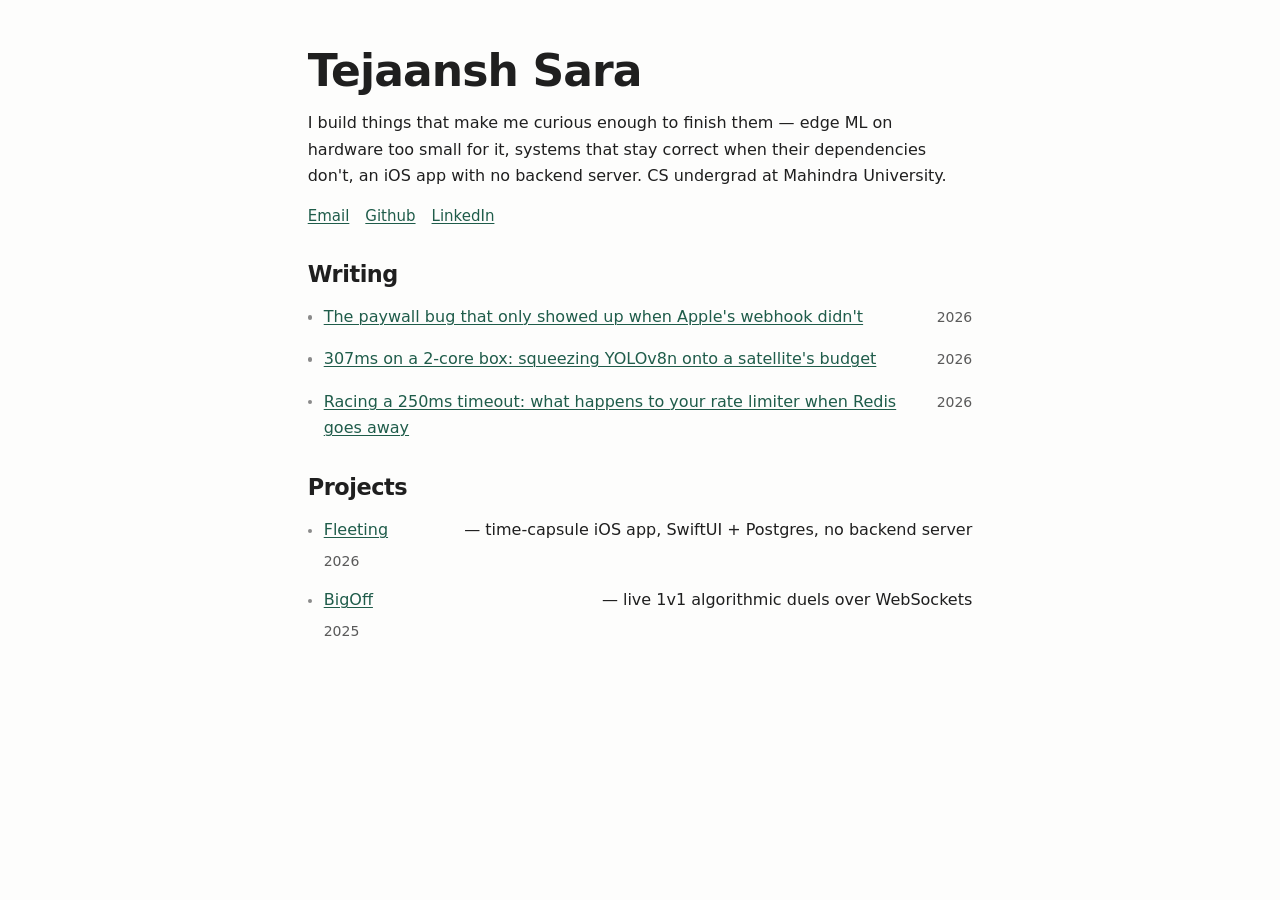
==== index.html @ b32b0654 "init" ====
<!doctype html>
<html lang="en">
<head>
<meta charset="utf-8">
<meta name="viewport" content="width=device-width,initial-scale=1">
<title>Tejaansh Sara</title>
<link rel="stylesheet" href="style.css">
</head>
<body>
<main><article class="home">
<h1>Tejaansh Sara</h1>
<p>I build things that make me curious enough to finish them — edge ML on hardware too small for it, systems that stay correct when their dependencies don't, an iOS app with no backend server. CS undergrad at Mahindra University.</p>
<p><a href="mailto:thetejaansh@gmail.com">Email</a> <a href="https://github.com/brightyorcerf">Github</a> <a href="https://linkedin.com/in/tejaansh-sara">LinkedIn</a></p>

<h2>Writing</h2>
<ol>
<li><a href="writing/fleeting-rls/">The paywall bug that only showed up when Apple's webhook didn't</a> <span class="date">2026</span></li>
<li><a href="writing/orbital-scene-preprocessor/">307ms on a 2-core box: squeezing YOLOv8n onto a satellite's budget</a> <span class="date">2026</span></li>
<li><a href="writing/rate-limiter/">Racing a 250ms timeout: what happens to your rate limiter when Redis goes away</a> <span class="date">2026</span></li>
</ol>

<h2>Projects</h2>
<ol>
<li><a href="https://github.com/brightyorcerf">Fleeting</a> — time-capsule iOS app, SwiftUI + Postgres, no backend server <span class="date">2026</span></li>
<li><a href="https://github.com/brightyorcerf">BigOff</a> — live 1v1 algorithmic duels over WebSockets <span class="date">2025</span></li>
</ol>
</article></main>
</body>
</html>
---- style.css ----
:root{
  --paper:#fdfdfc;--ink:#1f1f1f;--quiet:#5a5a5a;--faint:#8a8a8a;
  --rule:#dedede;--wash:#f3f3f1;--link:#1f5c4a;--link-hover:#153d31;--visited:#5c4a6b;
  --sans:system-ui,-apple-system,"Segoe UI",sans-serif;
  --mono:ui-monospace,SFMono-Regular,Menlo,Consolas,monospace;
  --text-body:1rem;--text-small:.875rem;--text-nav:.9375rem;
  --heading-page:1.875rem;--heading-section:1.4rem;
  --heading-home:clamp(2rem,6vw,2.75rem);
  --space-1:.5rem;--space-2:1rem;--space-3:1.5rem;--space-4:2rem;--space-5:3rem;
}
*{box-sizing:border-box}
html{background:var(--paper)}
body{max-width:70ch;margin:0 auto;padding:var(--space-5) var(--space-3) calc(var(--space-5) + var(--space-5));background:var(--paper);color:var(--ink);font:var(--text-body)/1.65 var(--sans)}
.top{display:flex;gap:var(--space-2);margin:0 0 var(--space-4);font:var(--text-nav)/1.5 var(--sans)}
a{color:var(--link);text-underline-offset:.15em;text-decoration-thickness:1px}
a:visited{color:var(--visited)}
a:hover{color:var(--link-hover);text-decoration-thickness:2px}
p{margin:0 0 var(--space-2)}
h1,h2,h3{font-family:var(--sans);font-weight:600;line-height:1.25;letter-spacing:-.02em}
h1{margin:0 0 var(--space-1);font-size:var(--heading-page)}
h2{margin:var(--space-4) 0 var(--space-1);font-size:var(--heading-section)}
.home h1{margin:0 0 var(--space-2);font-size:var(--heading-home);line-height:1.05}
.dek{margin:var(--space-1) 0;color:var(--quiet)}
.home p:has(a[href^="mailto:"]){display:flex;flex-wrap:wrap;gap:var(--space-1) var(--space-2);margin:var(--space-2) 0 var(--space-4);font:var(--text-nav)/1.5 var(--sans)}
.home ol{list-style:none;margin:var(--space-1) 0 var(--space-3);padding:0}
.home li{display:grid;grid-template-columns:minmax(0,1fr) auto;gap:var(--space-1) var(--space-2);align-items:baseline;margin:var(--space-2) 0;padding:0 0 0 var(--space-2);position:relative}
.home li:before{content:"";position:absolute;left:0;top:.7em;width:.28rem;height:.28rem;border-radius:50%;background:var(--faint)}
.date{color:var(--quiet);white-space:nowrap;font:var(--text-small)/1.4 var(--sans);font-variant-numeric:tabular-nums}
article:not(.home) p:has(>img) img{max-height:520px;display:block;margin:0 auto;max-width:100%}
code,pre{font-family:var(--mono)}
code{font-size:.9em;background:var(--wash);padding:.1em .3em;border-radius:3px}
pre{overflow:auto;padding:var(--space-2);border:1px solid var(--rule);background:var(--wash)}
pre code{background:none;padding:0}
blockquote{margin:var(--space-3) 0;padding-left:var(--space-2);border-left:3px solid var(--faint);color:var(--quiet)}
hr{border:0;border-top:1px solid var(--rule);margin:var(--space-4) 0}
.back{display:inline-block;margin-top:var(--space-5);font-size:var(--text-small);color:var(--quiet)}
@media(max-width:640px){
  body{padding:var(--space-4) var(--space-2) var(--space-5)}
  .home li{display:block;padding-left:var(--space-2)}
  .date{display:block;margin-top:.1rem}
}
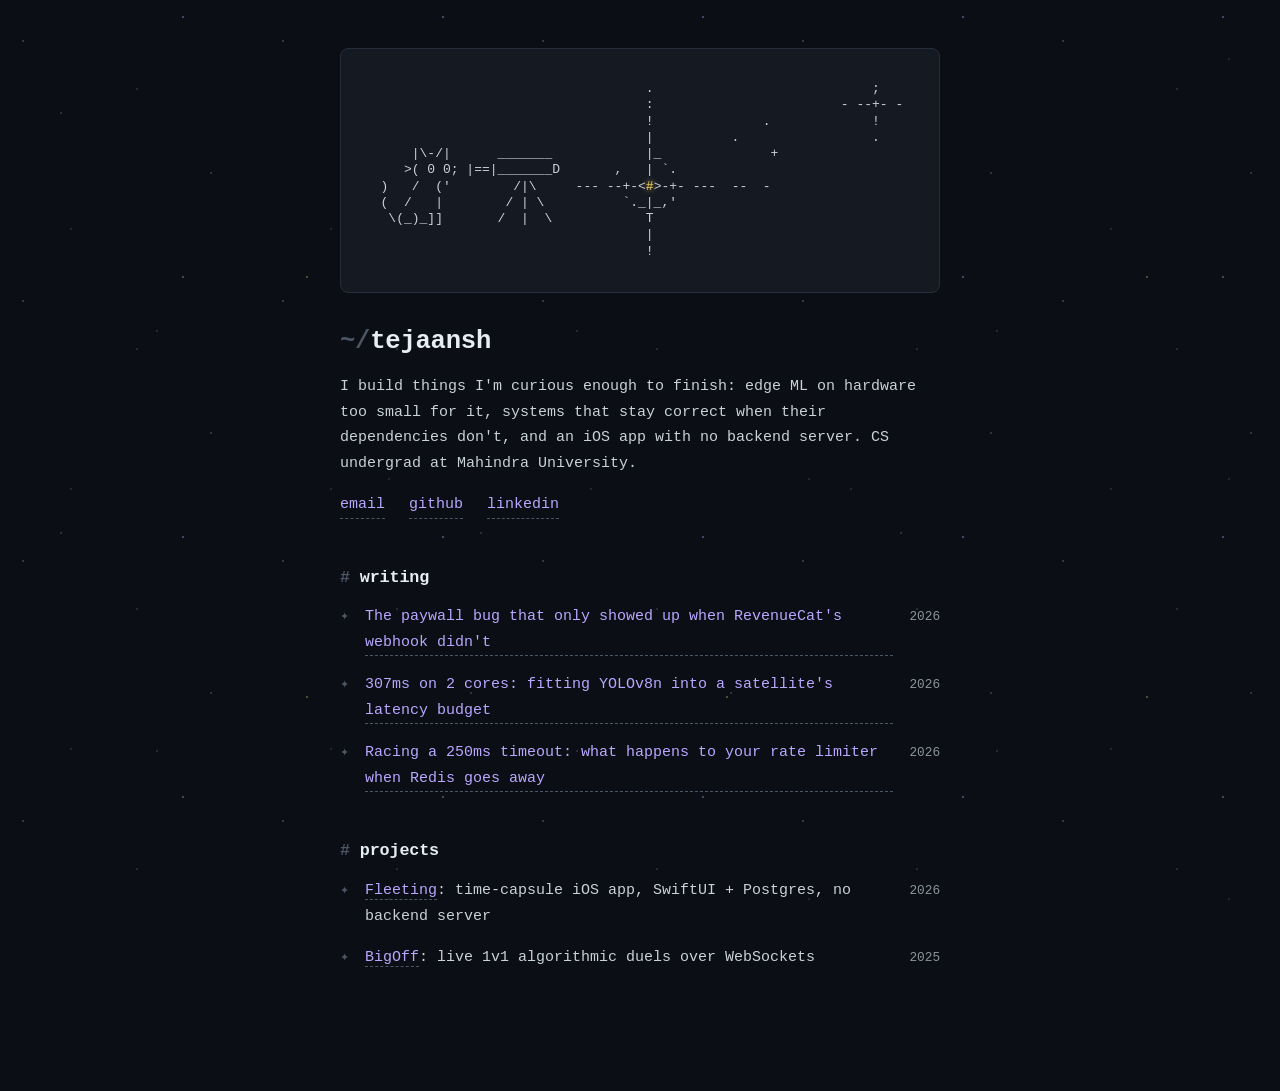
==== commit 974b6fdc: "redesign" ====
--- a/index.html
+++ b/index.html
@@ -8,21 +8,34 @@
 </head>
 <body>
 <main><article class="home">
-<h1>Tejaansh Sara</h1>
-<p>I build things that make me curious enough to finish them — edge ML on hardware too small for it, systems that stay correct when their dependencies don't, an iOS app with no backend server. CS undergrad at Mahindra University.</p>
-<p><a href="mailto:thetejaansh@gmail.com">Email</a> <a href="https://github.com/brightyorcerf">Github</a> <a href="https://linkedin.com/in/tejaansh-sara">LinkedIn</a></p>
+<pre class="sky" role="img" aria-label="ASCII cat at a telescope, pointed at a star">
+                                    .                            ;
+                                    :                        - --+- -
+                                    !              .             !
+                                    |          .                 .
+      |\-/|      _______            |_              +
+     &gt;( 0 0; |==|_______D       ,   | `.
+  )   /  ('        /|\     --- --+-&lt;<span class="star">#</span>&gt;-+- ---  --  -
+  (  /   |        / | \          `._|_,'
+   \(_)_]]       /  |  \            T
+                                    |
+                                    !
+</pre>
+<h1>tejaansh</h1>
+<p>I build things I'm curious enough to finish: edge ML on hardware too small for it, systems that stay correct when their dependencies don't, and an iOS app with no backend server. CS undergrad at Mahindra University.</p>
+<p class="links"><a href="mailto:thetejaansh@gmail.com">email</a> <a href="https://github.com/brightyorcerf">github</a> <a href="https://linkedin.com/in/tejaansh-sara">linkedin</a></p>
 
-<h2>Writing</h2>
+<h2>writing</h2>
 <ol>
-<li><a href="writing/fleeting-rls/">The paywall bug that only showed up when Apple's webhook didn't</a> <span class="date">2026</span></li>
-<li><a href="writing/orbital-scene-preprocessor/">307ms on a 2-core box: squeezing YOLOv8n onto a satellite's budget</a> <span class="date">2026</span></li>
+<li><a href="writing/fleeting-rls/">The paywall bug that only showed up when RevenueCat's webhook didn't</a> <span class="date">2026</span></li>
+<li><a href="writing/orbital-scene-preprocessor/">307ms on 2 cores: fitting YOLOv8n into a satellite's latency budget</a> <span class="date">2026</span></li>
 <li><a href="writing/rate-limiter/">Racing a 250ms timeout: what happens to your rate limiter when Redis goes away</a> <span class="date">2026</span></li>
 </ol>
 
-<h2>Projects</h2>
+<h2>projects</h2>
 <ol>
-<li><a href="https://github.com/brightyorcerf">Fleeting</a> — time-capsule iOS app, SwiftUI + Postgres, no backend server <span class="date">2026</span></li>
-<li><a href="https://github.com/brightyorcerf">BigOff</a> — live 1v1 algorithmic duels over WebSockets <span class="date">2025</span></li>
+<li><span><a href="https://github.com/brightyorcerf">Fleeting</a>: time-capsule iOS app, SwiftUI + Postgres, no backend server</span> <span class="date">2026</span></li>
+<li><span><a href="https://github.com/brightyorcerf">BigOff</a>: live 1v1 algorithmic duels over WebSockets</span> <span class="date">2025</span></li>
 </ol>
 </article></main>
 </body>
--- a/style.css
+++ b/style.css
@@ -1,41 +1,79 @@
 :root{
-  --paper:#fdfdfc;--ink:#1f1f1f;--quiet:#5a5a5a;--faint:#8a8a8a;
-  --rule:#dedede;--wash:#f3f3f1;--link:#1f5c4a;--link-hover:#153d31;--visited:#5c4a6b;
-  --sans:system-ui,-apple-system,"Segoe UI",sans-serif;
-  --mono:ui-monospace,SFMono-Regular,Menlo,Consolas,monospace;
-  --text-body:1rem;--text-small:.875rem;--text-nav:.9375rem;
-  --heading-page:1.875rem;--heading-section:1.4rem;
-  --heading-home:clamp(2rem,6vw,2.75rem);
+  --void:#0b0e14;--panel:#141922;--rule:#262d3a;
+  --ink:#c9d1d9;--quiet:#8b949e;--faint:#4b5563;
+  --link:#b9a7ff;--star:#f2cc60;
+  --mono:ui-monospace,SFMono-Regular,"JetBrains Mono",Menlo,Consolas,monospace;
   --space-1:.5rem;--space-2:1rem;--space-3:1.5rem;--space-4:2rem;--space-5:3rem;
+  color-scheme:dark;
 }
 *{box-sizing:border-box}
-html{background:var(--paper)}
-body{max-width:70ch;margin:0 auto;padding:var(--space-5) var(--space-3) calc(var(--space-5) + var(--space-5));background:var(--paper);color:var(--ink);font:var(--text-body)/1.65 var(--sans)}
-.top{display:flex;gap:var(--space-2);margin:0 0 var(--space-4);font:var(--text-nav)/1.5 var(--sans)}
-a{color:var(--link);text-underline-offset:.15em;text-decoration-thickness:1px}
-a:visited{color:var(--visited)}
-a:hover{color:var(--link-hover);text-decoration-thickness:2px}
+html{background:var(--void)}
+body{max-width:72ch;margin:0 auto;padding:var(--space-5) var(--space-3) calc(var(--space-5)*2);color:var(--ink);font:15px/1.7 var(--mono)}
+::selection{background:var(--link);color:var(--void)}
+
+/* starfield: two tiled dot layers, slow twinkle */
+body::before,body::after{content:"";position:fixed;inset:0;z-index:-1;pointer-events:none}
+body::before{
+  background-image:
+    radial-gradient(1px 1px at 23px 41px,#fff9,transparent),
+    radial-gradient(1px 1px at 137px 89px,#fff6,transparent),
+    radial-gradient(1px 1px at 211px 173px,#fff8,transparent),
+    radial-gradient(1px 1px at 71px 229px,#fff5,transparent),
+    radial-gradient(1.5px 1.5px at 183px 17px,#b9a7ffaa,transparent);
+  background-size:260px 260px;animation:twinkle 7s ease-in-out infinite alternate}
+body::after{
+  background-image:
+    radial-gradient(1px 1px at 61px 113px,#fff7,transparent),
+    radial-gradient(1.5px 1.5px at 307px 277px,#f2cc6099,transparent),
+    radial-gradient(1px 1px at 389px 59px,#fff5,transparent),
+    radial-gradient(1px 1px at 157px 331px,#fff6,transparent);
+  background-size:420px 420px;animation:twinkle 11s ease-in-out -4s infinite alternate}
+@keyframes twinkle{from{opacity:.35}to{opacity:1}}
+
+a{color:var(--link);text-decoration:none;border-bottom:1px dashed var(--faint)}
+a:hover{color:var(--star);border-bottom-color:var(--star)}
+a:focus-visible{outline:1px solid var(--star);outline-offset:3px}
 p{margin:0 0 var(--space-2)}
-h1,h2,h3{font-family:var(--sans);font-weight:600;line-height:1.25;letter-spacing:-.02em}
-h1{margin:0 0 var(--space-1);font-size:var(--heading-page)}
-h2{margin:var(--space-4) 0 var(--space-1);font-size:var(--heading-section)}
-.home h1{margin:0 0 var(--space-2);font-size:var(--heading-home);line-height:1.05}
-.dek{margin:var(--space-1) 0;color:var(--quiet)}
-.home p:has(a[href^="mailto:"]){display:flex;flex-wrap:wrap;gap:var(--space-1) var(--space-2);margin:var(--space-2) 0 var(--space-4);font:var(--text-nav)/1.5 var(--sans)}
+h1,h2,h3{font-weight:600;line-height:1.3;letter-spacing:-.01em;color:#e6edf3}
+h1{margin:0 0 var(--space-3);font-size:1.45rem}
+h2{margin:var(--space-5) 0 var(--space-1);font-size:1.05rem}
+h2:before{content:"# ";color:var(--faint)}
+ul,ol{padding-left:var(--space-3)}
+li{margin:0 0 var(--space-1)}
+li::marker{color:var(--faint)}
+
+/* home */
+.sky{margin:0 0 var(--space-4);padding:var(--space-4) var(--space-3);background:var(--panel);border:1px solid var(--rule);border-radius:8px;overflow:hidden;font-size:min(13px,1.7vw);line-height:1.25;color:var(--ink)}
+.star{color:var(--star);text-shadow:0 0 6px var(--star);animation:twinkle 2.4s ease-in-out infinite alternate}
+.home h1{font-size:1.6rem;margin-bottom:var(--space-2)}
+.home h1:before{content:"~/";color:var(--faint)}
+.links{display:flex;flex-wrap:wrap;gap:var(--space-1) var(--space-3)}
 .home ol{list-style:none;margin:var(--space-1) 0 var(--space-3);padding:0}
-.home li{display:grid;grid-template-columns:minmax(0,1fr) auto;gap:var(--space-1) var(--space-2);align-items:baseline;margin:var(--space-2) 0;padding:0 0 0 var(--space-2);position:relative}
-.home li:before{content:"";position:absolute;left:0;top:.7em;width:.28rem;height:.28rem;border-radius:50%;background:var(--faint)}
-.date{color:var(--quiet);white-space:nowrap;font:var(--text-small)/1.4 var(--sans);font-variant-numeric:tabular-nums}
-article:not(.home) p:has(>img) img{max-height:520px;display:block;margin:0 auto;max-width:100%}
+.home li{display:grid;grid-template-columns:auto minmax(0,1fr) auto;gap:var(--space-2);align-items:baseline;margin:var(--space-2) 0}
+.home li:before{content:"✦";color:var(--faint);font-size:.7em}
+.home li:hover:before{color:var(--star)}
+.date{color:var(--quiet);white-space:nowrap;font-size:.85em;font-variant-numeric:tabular-nums}
+
+/* articles */
 code,pre{font-family:var(--mono)}
-code{font-size:.9em;background:var(--wash);padding:.1em .3em;border-radius:3px}
-pre{overflow:auto;padding:var(--space-2);border:1px solid var(--rule);background:var(--wash)}
+code{font-size:.92em;color:#e6edf3;background:var(--panel);padding:.1em .35em;border-radius:4px}
+pre{overflow:auto;padding:var(--space-2);background:var(--panel);border:1px solid var(--rule);border-radius:6px}
 pre code{background:none;padding:0}
-blockquote{margin:var(--space-3) 0;padding-left:var(--space-2);border-left:3px solid var(--faint);color:var(--quiet)}
-hr{border:0;border-top:1px solid var(--rule);margin:var(--space-4) 0}
-.back{display:inline-block;margin-top:var(--space-5);font-size:var(--text-small);color:var(--quiet)}
+table{border-collapse:collapse;margin:0 0 var(--space-3);width:100%;font-size:.92em}
+th,td{text-align:left;padding:.4em .8em;border-bottom:1px solid var(--rule)}
+th{color:var(--quiet);font-weight:400}
+td{font-variant-numeric:tabular-nums}
+blockquote{margin:var(--space-3) 0;padding-left:var(--space-2);border-left:2px solid var(--link);color:var(--quiet)}
+hr{border:0;border-top:1px dashed var(--rule);margin:var(--space-4) 0}
+.back{display:inline-block;margin-top:var(--space-5);color:var(--quiet);border:0}
+.back:before{content:"=^..^=  ";color:var(--faint)}
+
 @media(max-width:640px){
-  body{padding:var(--space-4) var(--space-2) var(--space-5)}
-  .home li{display:block;padding-left:var(--space-2)}
-  .date{display:block;margin-top:.1rem}
+  body{padding:var(--space-4) var(--space-2) var(--space-5);font-size:14px}
+  .sky{padding:var(--space-2) var(--space-1);font-size:1.95vw}
+  .home li{grid-template-columns:auto minmax(0,1fr);row-gap:.2rem}
+  .date{grid-column:2}
 }
+@media(prefers-reduced-motion:reduce){
+  body::before,body::after,.star{animation:none}
+}
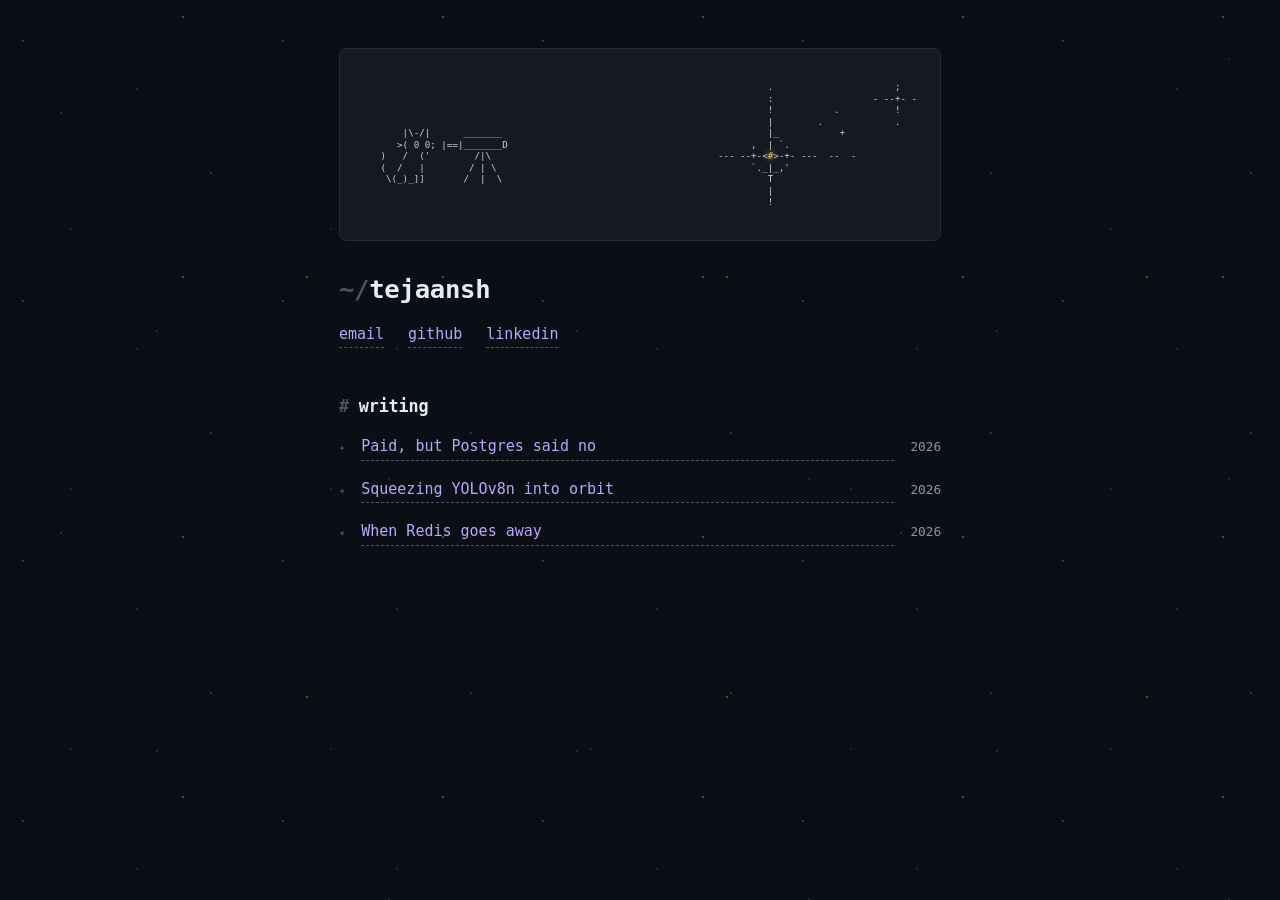
==== commit 2ed69c7f: "finetune" ====
--- a/index.html
+++ b/index.html
@@ -9,34 +9,28 @@
 <body>
 <main><article class="home">
 <pre class="sky" role="img" aria-label="ASCII cat at a telescope, pointed at a star">
-                                    .                            ;
-                                    :                        - --+- -
-                                    !              .             !
-                                    |          .                 .
-      |\-/|      _______            |_              +
-     &gt;( 0 0; |==|_______D       ,   | `.
-  )   /  ('        /|\     --- --+-&lt;<span class="star">#</span>&gt;-+- ---  --  -
-  (  /   |        / | \          `._|_,'
-   \(_)_]]       /  |  \            T
-                                    |
-                                    !
+                                                                         .                      ;
+                                                                         :                  - --+- -
+                                                                         !           .          !
+                                                                         |        .             .
+       |\-/|      _______                                                |_           +
+      &gt;( 0 0; |==|_______D                                            ,  | `.
+   )   /  ('        /|\                                         --- --+-&lt;<span class="star">#</span>&gt;-+- ---  --  -
+   (  /   |        / | \                                              `._|_,'
+    \(_)_]]       /  |  \                                                T
+                                                                         |
+                                                                         !
 </pre>
 <h1>tejaansh</h1>
-<p>I build things I'm curious enough to finish: edge ML on hardware too small for it, systems that stay correct when their dependencies don't, and an iOS app with no backend server. CS undergrad at Mahindra University.</p>
 <p class="links"><a href="mailto:thetejaansh@gmail.com">email</a> <a href="https://github.com/brightyorcerf">github</a> <a href="https://linkedin.com/in/tejaansh-sara">linkedin</a></p>
 
 <h2>writing</h2>
 <ol>
-<li><a href="writing/fleeting-rls/">The paywall bug that only showed up when RevenueCat's webhook didn't</a> <span class="date">2026</span></li>
-<li><a href="writing/orbital-scene-preprocessor/">307ms on 2 cores: fitting YOLOv8n into a satellite's latency budget</a> <span class="date">2026</span></li>
-<li><a href="writing/rate-limiter/">Racing a 250ms timeout: what happens to your rate limiter when Redis goes away</a> <span class="date">2026</span></li>
+<li><a href="writing/fleeting-rls/">Paid, but Postgres said no</a> <span class="date">2026</span></li>
+<li><a href="writing/orbital-scene-preprocessor/">Squeezing YOLOv8n into orbit</a> <span class="date">2026</span></li>
+<li><a href="writing/rate-limiter/">When Redis goes away</a> <span class="date">2026</span></li>
 </ol>
 
-<h2>projects</h2>
-<ol>
-<li><span><a href="https://github.com/brightyorcerf">Fleeting</a>: time-capsule iOS app, SwiftUI + Postgres, no backend server</span> <span class="date">2026</span></li>
-<li><span><a href="https://github.com/brightyorcerf">BigOff</a>: live 1v1 algorithmic duels over WebSockets</span> <span class="date">2025</span></li>
-</ol>
 </article></main>
 </body>
 </html>
--- a/style.css
+++ b/style.css
@@ -43,7 +43,7 @@
 li::marker{color:var(--faint)}
 
 /* home */
-.sky{margin:0 0 var(--space-4);padding:var(--space-4) var(--space-3);background:var(--panel);border:1px solid var(--rule);border-radius:8px;overflow:hidden;font-size:min(13px,1.7vw);line-height:1.25;color:var(--ink)}
+.sky{margin:0 0 var(--space-4);padding:var(--space-4) var(--space-3);background:var(--panel);border:1px solid var(--rule);border-radius:8px;overflow:hidden;font-size:min(9.2px,1.4vw);line-height:1.25;color:var(--ink)}
 .star{color:var(--star);text-shadow:0 0 6px var(--star);animation:twinkle 2.4s ease-in-out infinite alternate}
 .home h1{font-size:1.6rem;margin-bottom:var(--space-2)}
 .home h1:before{content:"~/";color:var(--faint)}
@@ -70,7 +70,7 @@
 
 @media(max-width:640px){
   body{padding:var(--space-4) var(--space-2) var(--space-5);font-size:14px}
-  .sky{padding:var(--space-2) var(--space-1);font-size:1.95vw}
+  .sky{padding:var(--space-2) var(--space-1);font-size:1.45vw}
   .home li{grid-template-columns:auto minmax(0,1fr);row-gap:.2rem}
   .date{grid-column:2}
 }
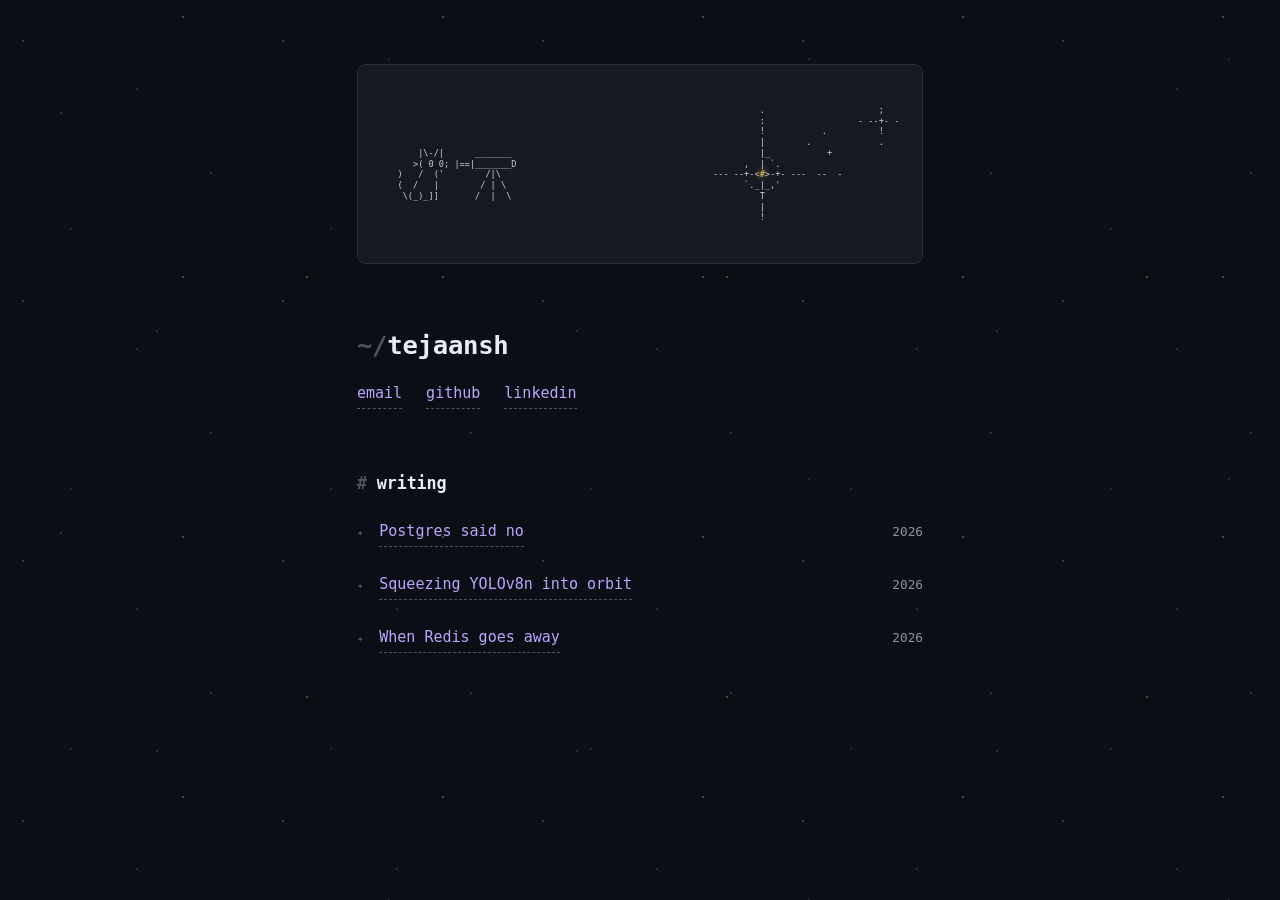
==== commit 3c026586: "small details" ====
--- a/index.html
+++ b/index.html
@@ -26,7 +26,7 @@
 
 <h2>writing</h2>
 <ol>
-<li><a href="writing/fleeting-rls/">Paid, but Postgres said no</a> <span class="date">2026</span></li>
+<li><a href="writing/fleeting-rls/">Postgres said no</a> <span class="date">2026</span></li>
 <li><a href="writing/orbital-scene-preprocessor/">Squeezing YOLOv8n into orbit</a> <span class="date">2026</span></li>
 <li><a href="writing/rate-limiter/">When Redis goes away</a> <span class="date">2026</span></li>
 </ol>
--- a/style.css
+++ b/style.css
@@ -3,12 +3,12 @@
   --ink:#c9d1d9;--quiet:#8b949e;--faint:#4b5563;
   --link:#b9a7ff;--star:#f2cc60;
   --mono:ui-monospace,SFMono-Regular,"JetBrains Mono",Menlo,Consolas,monospace;
-  --space-1:.5rem;--space-2:1rem;--space-3:1.5rem;--space-4:2rem;--space-5:3rem;
+  --space-1:.5rem;--space-2:1rem;--space-3:1.5rem;--space-4:2.5rem;--space-5:4rem;
   color-scheme:dark;
 }
 *{box-sizing:border-box}
 html{background:var(--void)}
-body{max-width:72ch;margin:0 auto;padding:var(--space-5) var(--space-3) calc(var(--space-5)*2);color:var(--ink);font:15px/1.7 var(--mono)}
+body{max-width:68ch;margin:0 auto;padding:var(--space-5) var(--space-3) calc(var(--space-5)*2);color:var(--ink);font:15px/1.85 var(--mono)}
 ::selection{background:var(--link);color:var(--void)}
 
 /* starfield: two tiled dot layers, slow twinkle */
@@ -33,24 +33,26 @@
 a{color:var(--link);text-decoration:none;border-bottom:1px dashed var(--faint)}
 a:hover{color:var(--star);border-bottom-color:var(--star)}
 a:focus-visible{outline:1px solid var(--star);outline-offset:3px}
-p{margin:0 0 var(--space-2)}
+p{margin:0 0 var(--space-3)}
 h1,h2,h3{font-weight:600;line-height:1.3;letter-spacing:-.01em;color:#e6edf3}
-h1{margin:0 0 var(--space-3);font-size:1.45rem}
-h2{margin:var(--space-5) 0 var(--space-1);font-size:1.05rem}
+h1{margin:0 0 var(--space-5);font-size:1.45rem;line-height:1.4}
+h2{margin:var(--space-5) 0 var(--space-2);font-size:1.05rem}
 h2:before{content:"# ";color:var(--faint)}
 ul,ol{padding-left:var(--space-3)}
-li{margin:0 0 var(--space-1)}
+li{margin:0 0 var(--space-2)}
 li::marker{color:var(--faint)}
 
 /* home */
-.sky{margin:0 0 var(--space-4);padding:var(--space-4) var(--space-3);background:var(--panel);border:1px solid var(--rule);border-radius:8px;overflow:hidden;font-size:min(9.2px,1.4vw);line-height:1.25;color:var(--ink)}
+.sky{margin:0 0 var(--space-5);padding:var(--space-4) var(--space-3);background:var(--panel);border:1px solid var(--rule);border-radius:8px;overflow:hidden;font-size:min(8.6px,1.35vw);line-height:1.25;color:var(--ink)}
 .star{color:var(--star);text-shadow:0 0 6px var(--star);animation:twinkle 2.4s ease-in-out infinite alternate}
 .home h1{font-size:1.6rem;margin-bottom:var(--space-2)}
+.home h2{margin-top:var(--space-5)}
 .home h1:before{content:"~/";color:var(--faint)}
-.links{display:flex;flex-wrap:wrap;gap:var(--space-1) var(--space-3)}
+.links{display:flex;flex-wrap:wrap;gap:var(--space-1) var(--space-3);margin-bottom:var(--space-5)}
 .home ol{list-style:none;margin:var(--space-1) 0 var(--space-3);padding:0}
-.home li{display:grid;grid-template-columns:auto minmax(0,1fr) auto;gap:var(--space-2);align-items:baseline;margin:var(--space-2) 0}
+.home li{display:grid;grid-template-columns:auto minmax(0,1fr) auto;gap:var(--space-2);align-items:baseline;margin:var(--space-3) 0}
 .home li:before{content:"✦";color:var(--faint);font-size:.7em}
+.home li a{justify-self:start}
 .home li:hover:before{color:var(--star)}
 .date{color:var(--quiet);white-space:nowrap;font-size:.85em;font-variant-numeric:tabular-nums}
 
@@ -59,8 +61,8 @@
 code{font-size:.92em;color:#e6edf3;background:var(--panel);padding:.1em .35em;border-radius:4px}
 pre{overflow:auto;padding:var(--space-2);background:var(--panel);border:1px solid var(--rule);border-radius:6px}
 pre code{background:none;padding:0}
-table{border-collapse:collapse;margin:0 0 var(--space-3);width:100%;font-size:.92em}
-th,td{text-align:left;padding:.4em .8em;border-bottom:1px solid var(--rule)}
+table{border-collapse:collapse;margin:var(--space-3) 0 var(--space-4);width:100%;font-size:.92em}
+th,td{text-align:left;padding:.6em .8em;border-bottom:1px solid var(--rule)}
 th{color:var(--quiet);font-weight:400}
 td{font-variant-numeric:tabular-nums}
 blockquote{margin:var(--space-3) 0;padding-left:var(--space-2);border-left:2px solid var(--link);color:var(--quiet)}
@@ -69,10 +71,14 @@
 .back:before{content:"=^..^=  ";color:var(--faint)}
 
 @media(max-width:640px){
-  body{padding:var(--space-4) var(--space-2) var(--space-5);font-size:14px}
-  .sky{padding:var(--space-2) var(--space-1);font-size:1.45vw}
-  .home li{grid-template-columns:auto minmax(0,1fr);row-gap:.2rem}
+  :root{--space-4:2rem;--space-5:3rem}
+  body{padding:var(--space-5) 1.25rem var(--space-5);font-size:14px;line-height:1.8}
+  .sky{margin-bottom:var(--space-4);padding:var(--space-3) var(--space-1);font-size:1.4vw;border-radius:6px}
+  .links{margin-bottom:var(--space-4)}
+  h1{margin-bottom:var(--space-4);font-size:1.25rem}
+  .home li{grid-template-columns:auto minmax(0,1fr);row-gap:.15rem;margin:var(--space-3) 0}
   .date{grid-column:2}
+  th,td{padding:.5em .5em}
 }
 @media(prefers-reduced-motion:reduce){
   body::before,body::after,.star{animation:none}
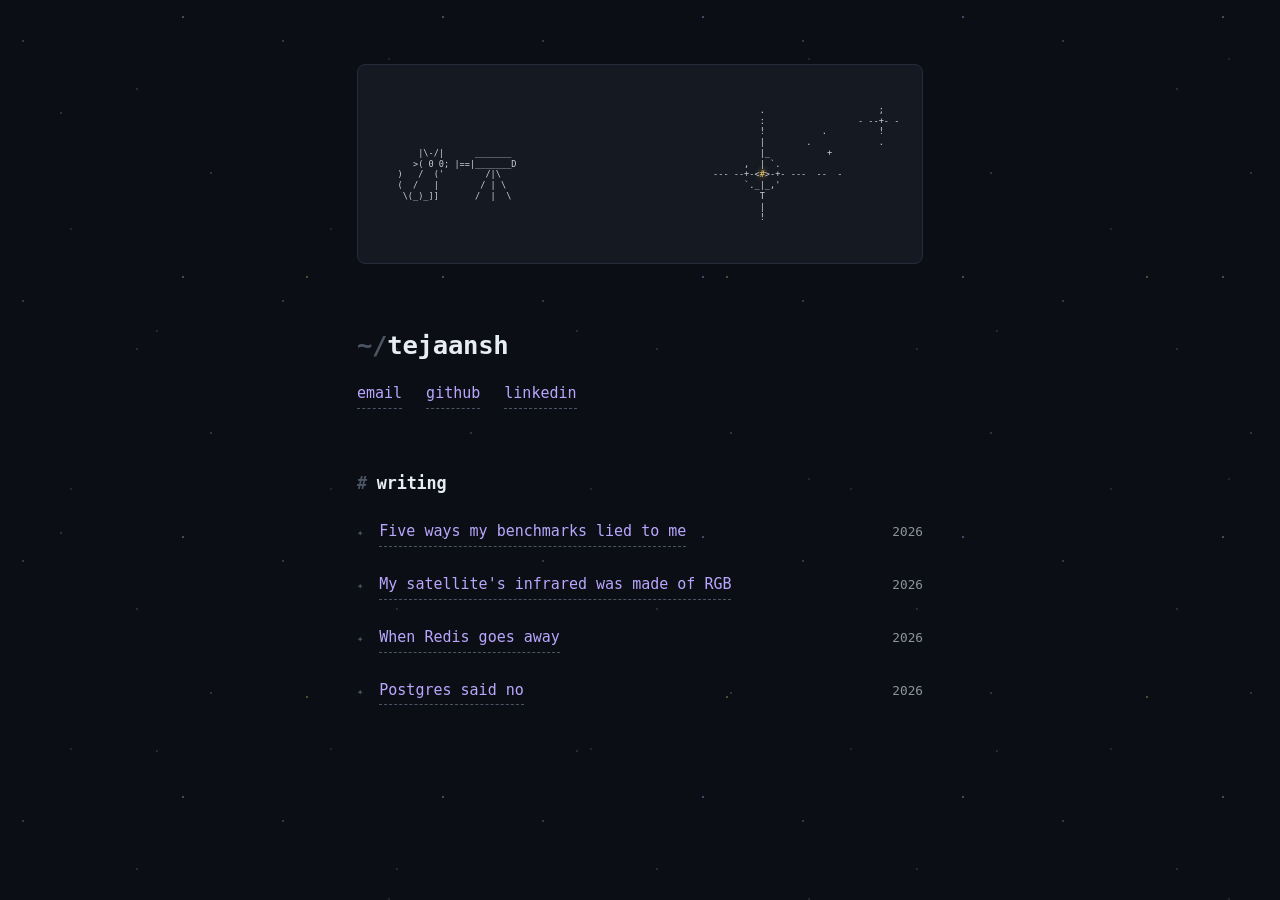
==== commit b764c8d0: "rewrite posts from repos, add benchmarks post" ====
--- a/index.html
+++ b/index.html
@@ -26,9 +26,10 @@
 
 <h2>writing</h2>
 <ol>
+<li><a href="writing/benchmarks-lied/">Five ways my benchmarks lied to me</a> <span class="date">2026</span></li>
+<li><a href="writing/orbital-scene-preprocessor/">My satellite's infrared was made of RGB</a> <span class="date">2026</span></li>
+<li><a href="writing/rate-limiter/">When Redis goes away</a> <span class="date">2026</span></li>
 <li><a href="writing/fleeting-rls/">Postgres said no</a> <span class="date">2026</span></li>
-<li><a href="writing/orbital-scene-preprocessor/">Squeezing YOLOv8n into orbit</a> <span class="date">2026</span></li>
-<li><a href="writing/rate-limiter/">When Redis goes away</a> <span class="date">2026</span></li>
 </ol>
 
 </article></main>
--- a/style.css
+++ b/style.css
@@ -70,6 +70,18 @@
 .back{display:inline-block;margin-top:var(--space-5);color:var(--quiet);border:0}
 .back:before{content:"=^..^=  ";color:var(--faint)}
 
+/* charts */
+figure{margin:var(--space-4) 0}
+.chart svg{display:block;width:100%;height:auto;background:var(--panel);border:1px solid var(--rule);border-radius:6px;padding:var(--space-2) var(--space-1) var(--space-1)}
+.chart .g{stroke:var(--rule);stroke-width:1}
+.chart .ax{fill:var(--quiet);font:11px var(--mono)}
+.chart .dl{fill:var(--ink);font:12px var(--mono)}
+.chart circle:hover{r:6}
+figcaption{margin-top:var(--space-1);color:var(--quiet);font-size:.85em}
+details{margin:0 0 var(--space-3)}
+summary{cursor:pointer;color:var(--quiet);font-size:.85em}
+summary:hover{color:var(--star)}
+
 @media(max-width:640px){
   :root{--space-4:2rem;--space-5:3rem}
   body{padding:var(--space-5) 1.25rem var(--space-5);font-size:14px;line-height:1.8}
@@ -79,6 +91,8 @@
   .home li{grid-template-columns:auto minmax(0,1fr);row-gap:.15rem;margin:var(--space-3) 0}
   .date{grid-column:2}
   th,td{padding:.5em .5em}
+  pre{font-size:12px}
+  table{display:block;overflow-x:auto;white-space:nowrap}
 }
 @media(prefers-reduced-motion:reduce){
   body::before,body::after,.star{animation:none}
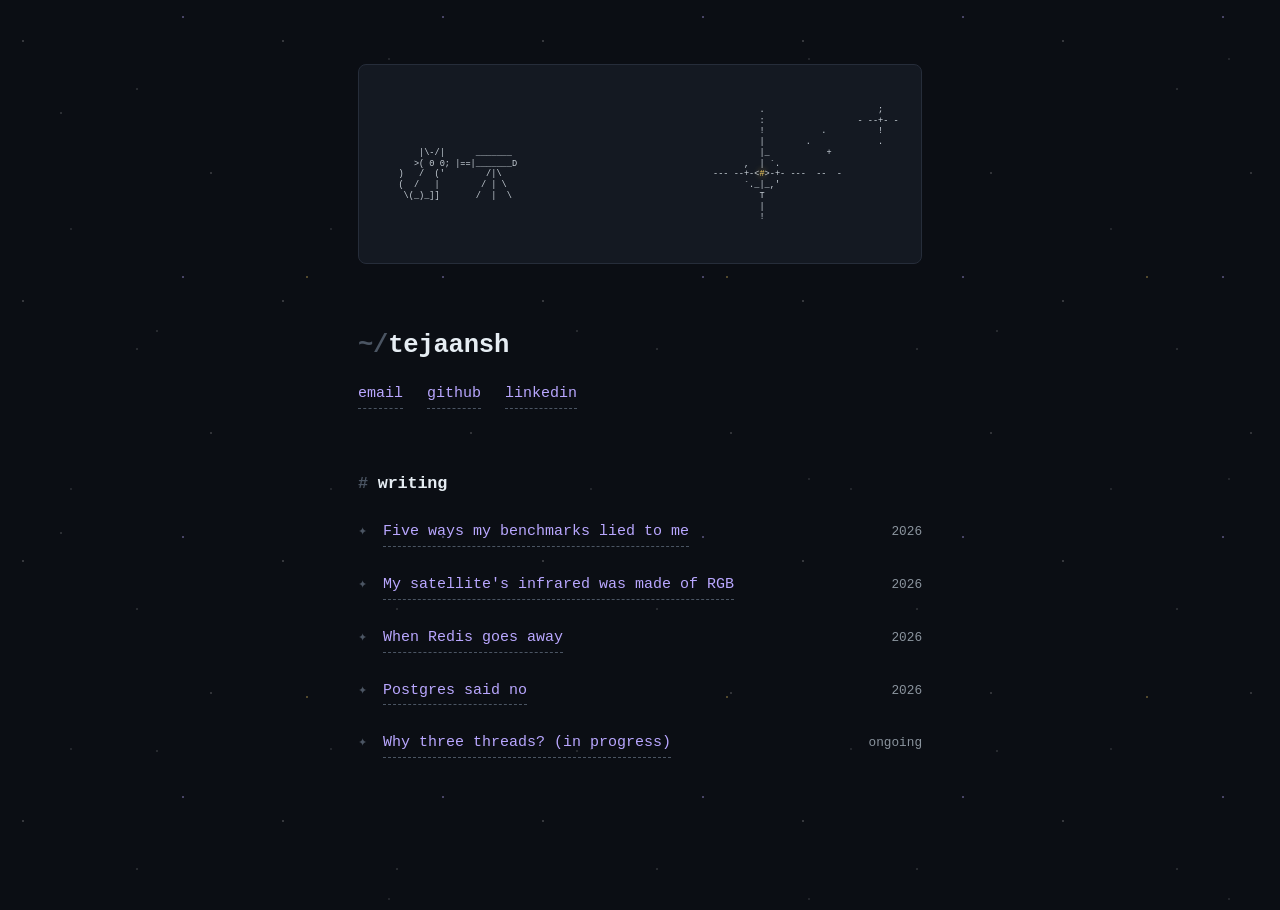
==== commit 1e71ea3d: "docs: publish in-progress post on the LockStack switch" ====
--- a/index.html
+++ b/index.html
@@ -30,6 +30,7 @@
 <li><a href="writing/orbital-scene-preprocessor/">My satellite's infrared was made of RGB</a> <span class="date">2026</span></li>
 <li><a href="writing/rate-limiter/">When Redis goes away</a> <span class="date">2026</span></li>
 <li><a href="writing/fleeting-rls/">Postgres said no</a> <span class="date">2026</span></li>
+<li><a href="writing/lockstack-linux/">Why three threads? (in progress)</a> <span class="date">ongoing</span></li>
 </ol>
 
 </article></main>
--- a/style.css
+++ b/style.css
@@ -79,6 +79,8 @@
 .chart circle:hover{r:6}
 figcaption{margin-top:var(--space-1);color:var(--quiet);font-size:.85em}
 details{margin:0 0 var(--space-3)}
+.refs{font-size:.88em;color:var(--quiet)}
+.refs li{margin-bottom:var(--space-1)}
 summary{cursor:pointer;color:var(--quiet);font-size:.85em}
 summary:hover{color:var(--star)}
 
